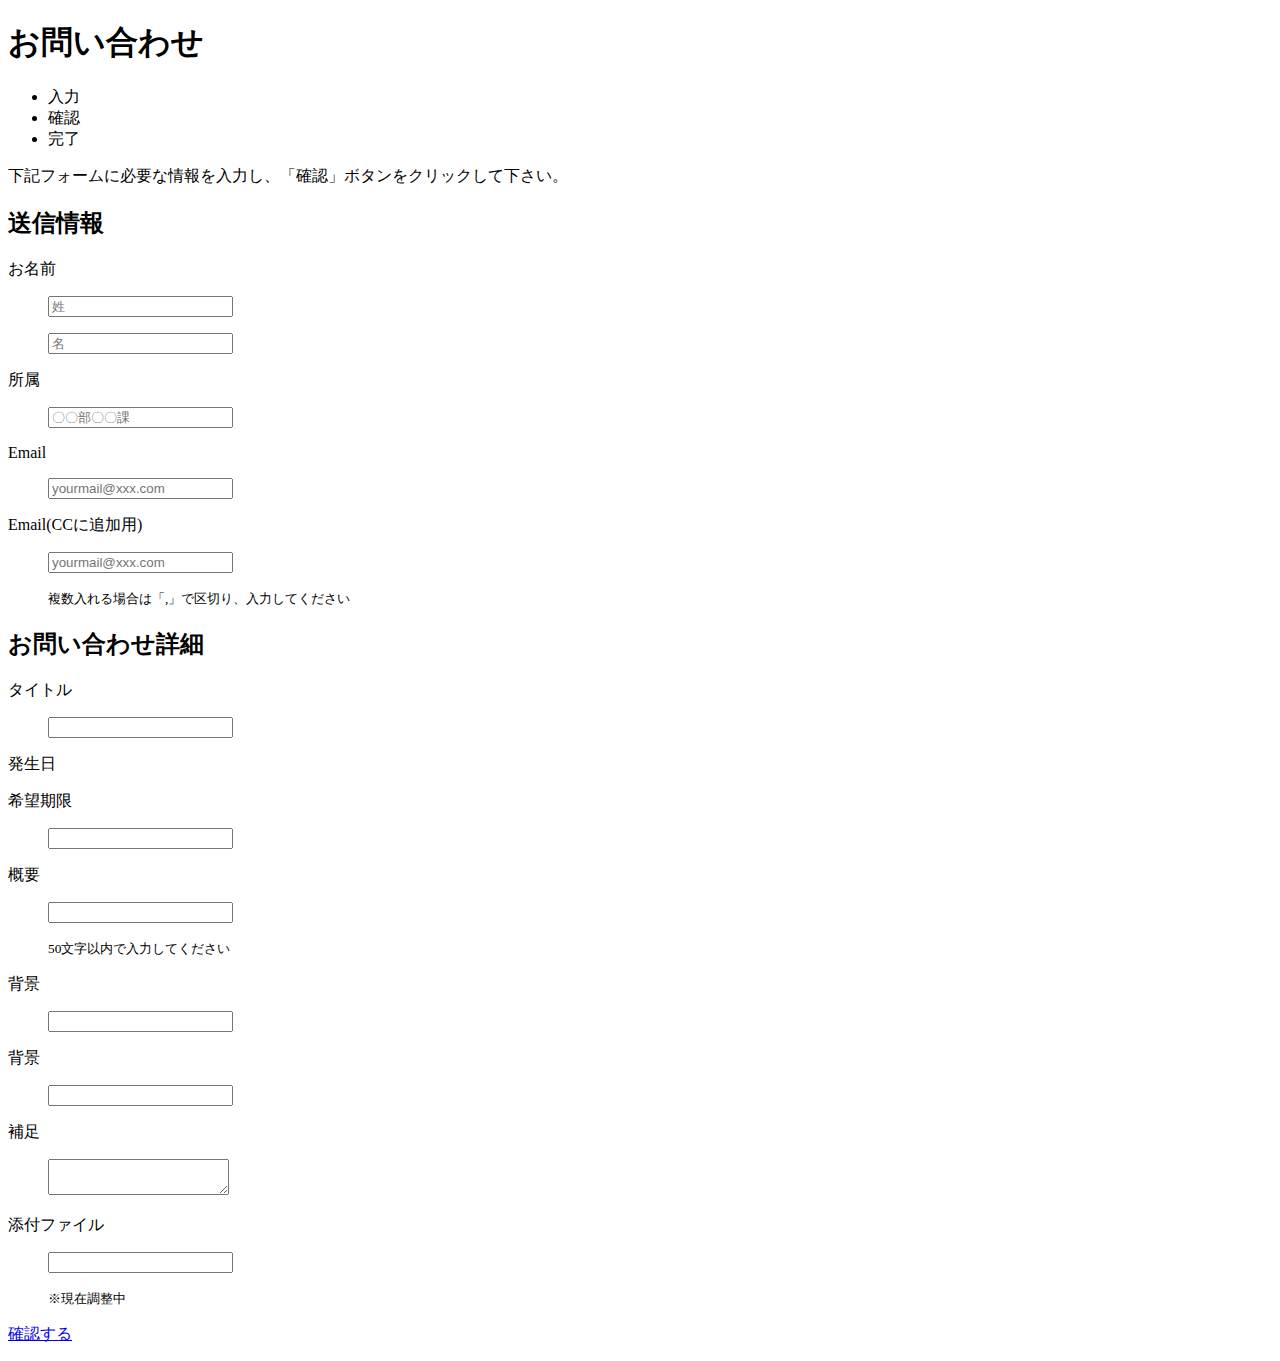
==== form.html @ b834d6bc "create new html" ====
<!DOCTYPE HTML>
<html lang="ja">
<head>
<meta charset="UTF-8">
<title>{rval page_title}</title>
<meta name="viewport" content="target-densitydpi=medium-dpi, width=device-width, initial-scale=1.0, user-scalable=1">
<meta name="format-detection" content="telephone=no">
<meta http-equiv="X-UA-Compatible" content="IE=edge">
<meta http-equiv="pragma" content="no-cache">
<meta http-equiv="cache-control" content="no-cache, must-revalidate, proxy-revalidate">
<link rel="stylesheet" type="text/css" href="./common/css/base.css">
<script type="text/javascript" src="./common/js/inquiry.js"></script>
</head>
<body id="inquiry">
<noscript><em>javascriptを有効にして下さい。</em></noscript>

<div id="wrapper">

<header>
	<div>
		<h1>お問い合わせ</h1>
	</div>
</header>

<div id="main">
	<!-- flow -->
	<ul id="flow">
		<li class="active"><span class="wFont">入力</span></li>
		<li><span class="wFont">確認</span></li>
		<li><span class="wFont">完了</span></li>
	</ul><!--// flow -->

	<div id="mainBody">
		<p>下記フォームに必要な情報を入力し、「確認」ボタンをクリックして下さい。</p>
		<form action="./form.php" method="post" id="contact" name="contact">
			<section>
				<h2>送信情報</h2>
				<dl class="float">
					<dt>お名前</dt>
					<dd>
						<p><input type="text" name="sei" value="" placeholder="姓"></p>
						<p><input type="text" name="mei" value="" placeholder="名"></p>
					</dd>
				</dl>
				<dl>
					<dt>所属</dt>
					<dd>
						<p><input type="text" name="department" value="" placeholder="〇〇部〇〇課"></p>
					</dd>
				</dl>
				<dl>
					<dt>Email</dt>
					<dd>
						<p><input type="text" name="email" value="" placeholder="yourmail@xxx.com"></p>
					</dd>
				</dl>
				<dl>
					<dt>Email(CCに追加用)</dt>
					<dd>
						<p><input type="text" name="emailch" value="" placeholder="yourmail@xxx.com"></p>
						<small>複数入れる場合は「,」で区切り、入力してください</small>
					</dd>
				</dl>
			</section>
			<section>
				<h2>お問い合わせ詳細</h2>
				<dl>
					<dt>タイトル</dt>
					<dd>
						<p><input type="text" name="title" value="" placeholder=""></p>
					</dd>
				</dl>
				<dl>
					<dt>発生日</dt>
					<dd>
						<p></p>
					</dd>
				</dl>
				<dl>
					<dt>希望期限</dt>
					<dd>
						<p><input type="text" name="title" value="" placeholder=""></p>
					</dd>
				</dl>
				<dl>
					<dt>概要</dt>
					<dd>
						<p><input type="text" name="title" value="" placeholder=""></p>
						<small>50文字以内で入力してください</small>
					</dd>
				</dl>
				<dl>
					<dt>背景</dt>
					<dd>
						<p><input type="text" name="title" value="" placeholder=""></p>
					</dd>
				</dl>
				<dl>
					<dt>背景</dt>
					<dd>
						<p><input type="text" name="title" value="" placeholder=""></p>
					</dd>
				</dl>
				<dl>
					<dt>補足</dt>
					<dd>
						<p><textarea name="content" value=""></textarea></p>
					</dd>
				</dl>
				<dl>
					<dt>添付ファイル</dt>
					<dd>
						<p><input type="text" name="title" value="" placeholder=""></p>
						<small>※現在調整中</small>
					</dd>
				</dl>
				<p class="bt"><a class="submit" href="./confirm.php" title="確認する">確認する</a></p>
			</form>
		</section>
	</div>
</div><!--//main-->
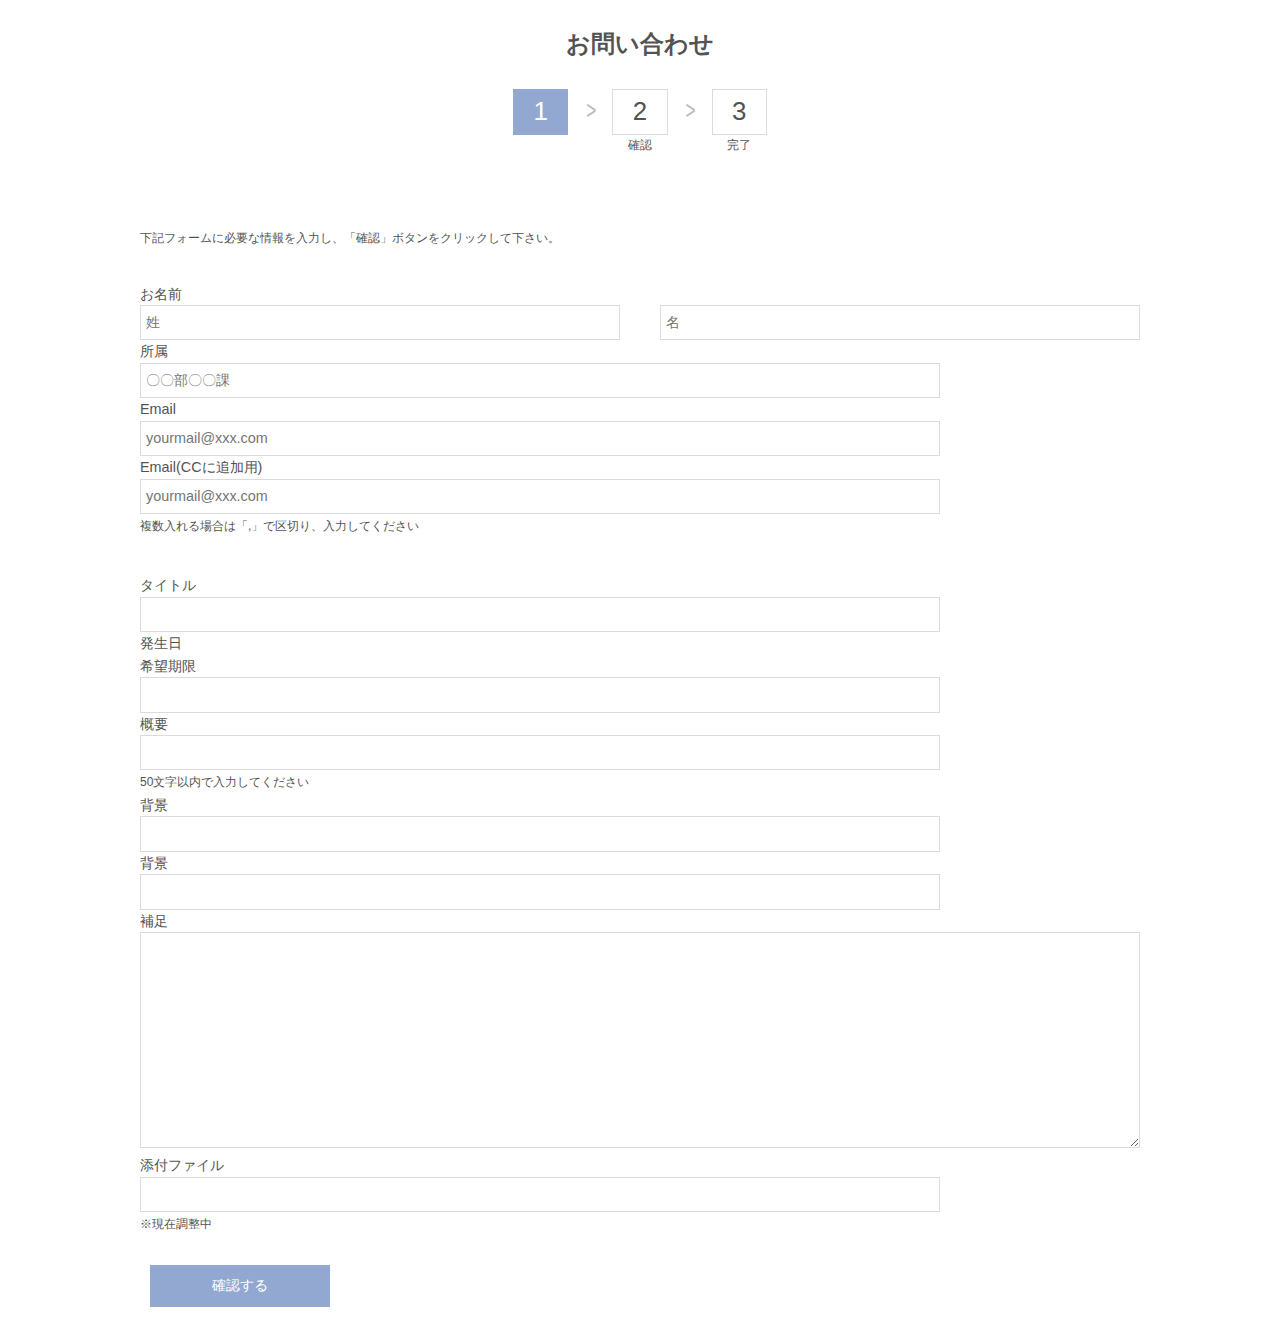
==== commit 183d3ecd: "change layout" ====
--- a/form.html
+++ b/form.html
@@ -2,16 +2,16 @@
 <html lang="ja">
 <head>
 <meta charset="UTF-8">
-<title>{rval page_title}</title>
+<title>お問い合わせ</title>
 <meta name="viewport" content="target-densitydpi=medium-dpi, width=device-width, initial-scale=1.0, user-scalable=1">
 <meta name="format-detection" content="telephone=no">
 <meta http-equiv="X-UA-Compatible" content="IE=edge">
 <meta http-equiv="pragma" content="no-cache">
 <meta http-equiv="cache-control" content="no-cache, must-revalidate, proxy-revalidate">
-<link rel="stylesheet" type="text/css" href="./common/css/base.css">
-<script type="text/javascript" src="./common/js/inquiry.js"></script>
+<link rel="stylesheet" type="text/css" href="./common/css/master.css">
+<script type="text/javascript" src="./common/js/contact.js"></script>
 </head>
-<body id="inquiry">
+<body id="contact">
 <noscript><em>javascriptを有効にして下さい。</em></noscript>
 
 <div id="wrapper">
--- a/common/css/master.css
+++ b/common/css/master.css
@@ -0,0 +1,7 @@
+@charset "utf-8";
+
+@import url("global.css");
+@import url("layout.css");
+@import url("header.css");
+@import url("footer.css");
+@import url("contents.css");
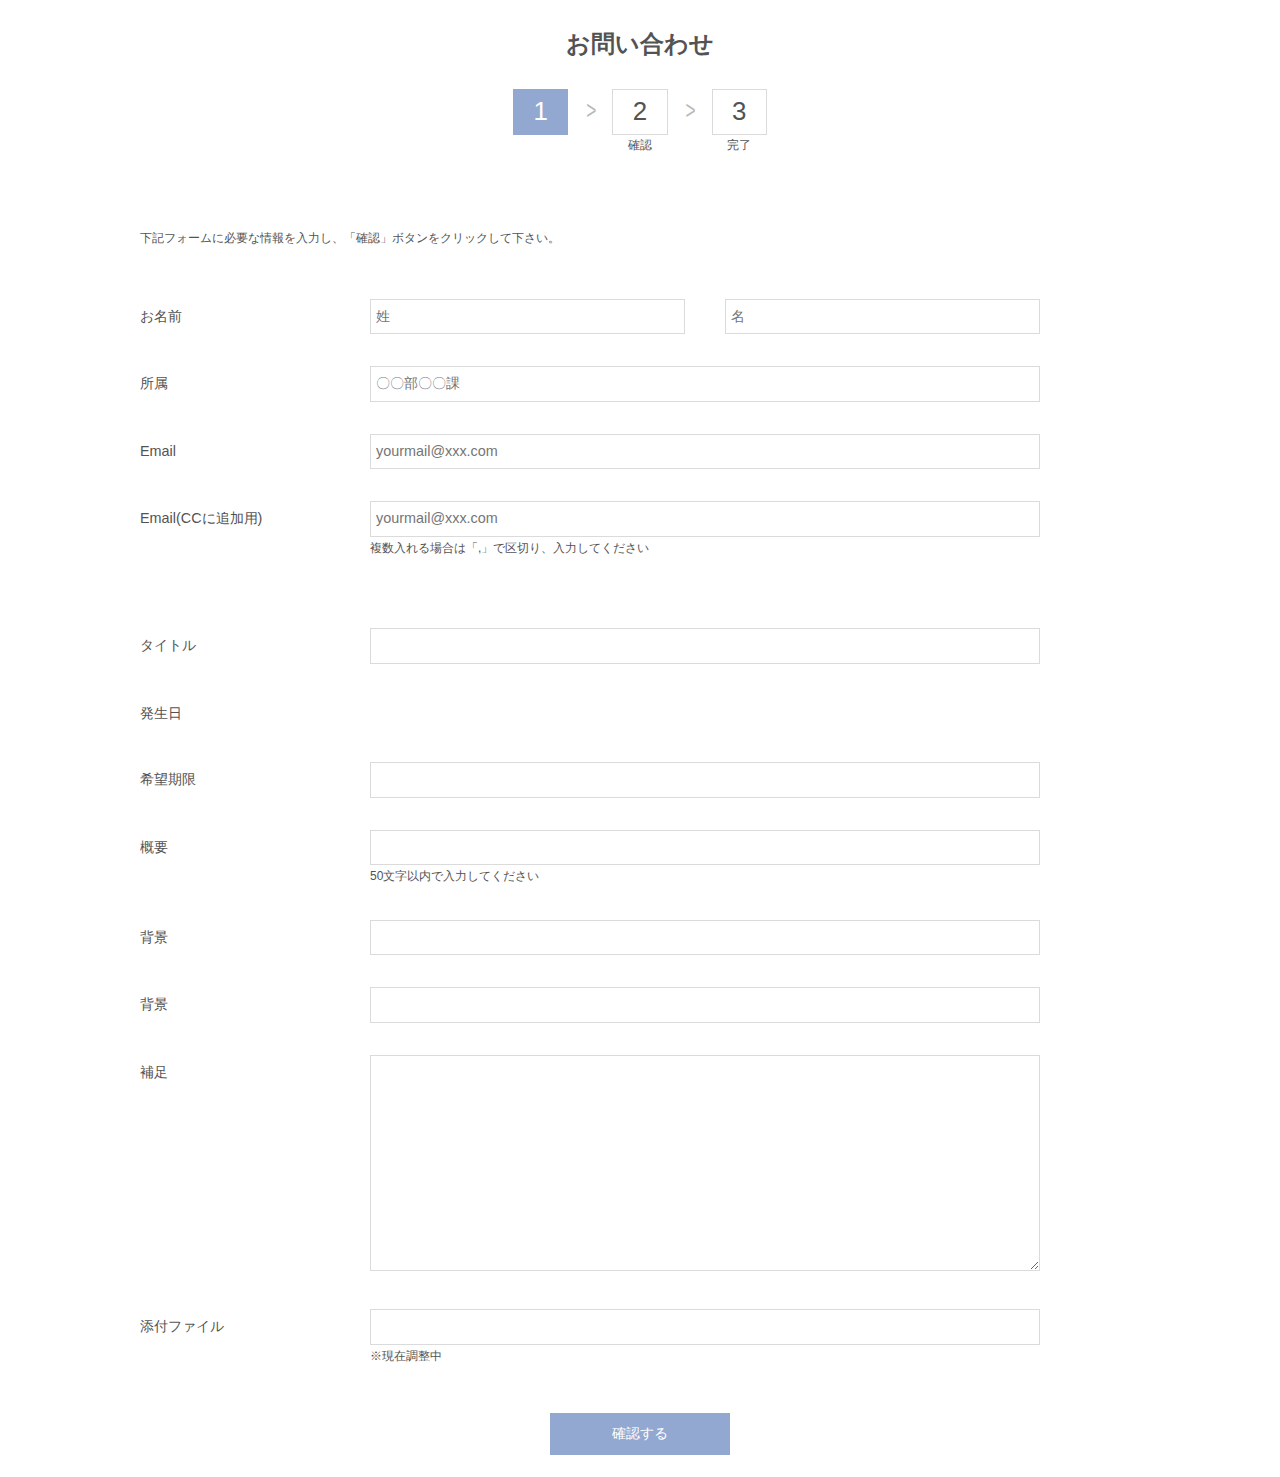
==== commit 6e61ed45: "css change" ====
--- a/form.html
+++ b/form.html
@@ -114,8 +114,8 @@
 						<small>※現在調整中</small>
 					</dd>
 				</dl>
-				<p class="bt"><a class="submit" href="./confirm.php" title="確認する">確認する</a></p>
-			</form>
-		</section>
+			</section>
+			<p class="bt"><a class="submit" href="./confirm.php" title="確認する">確認する</a></p>
+		</form>
 	</div>
 </div><!--//main-->